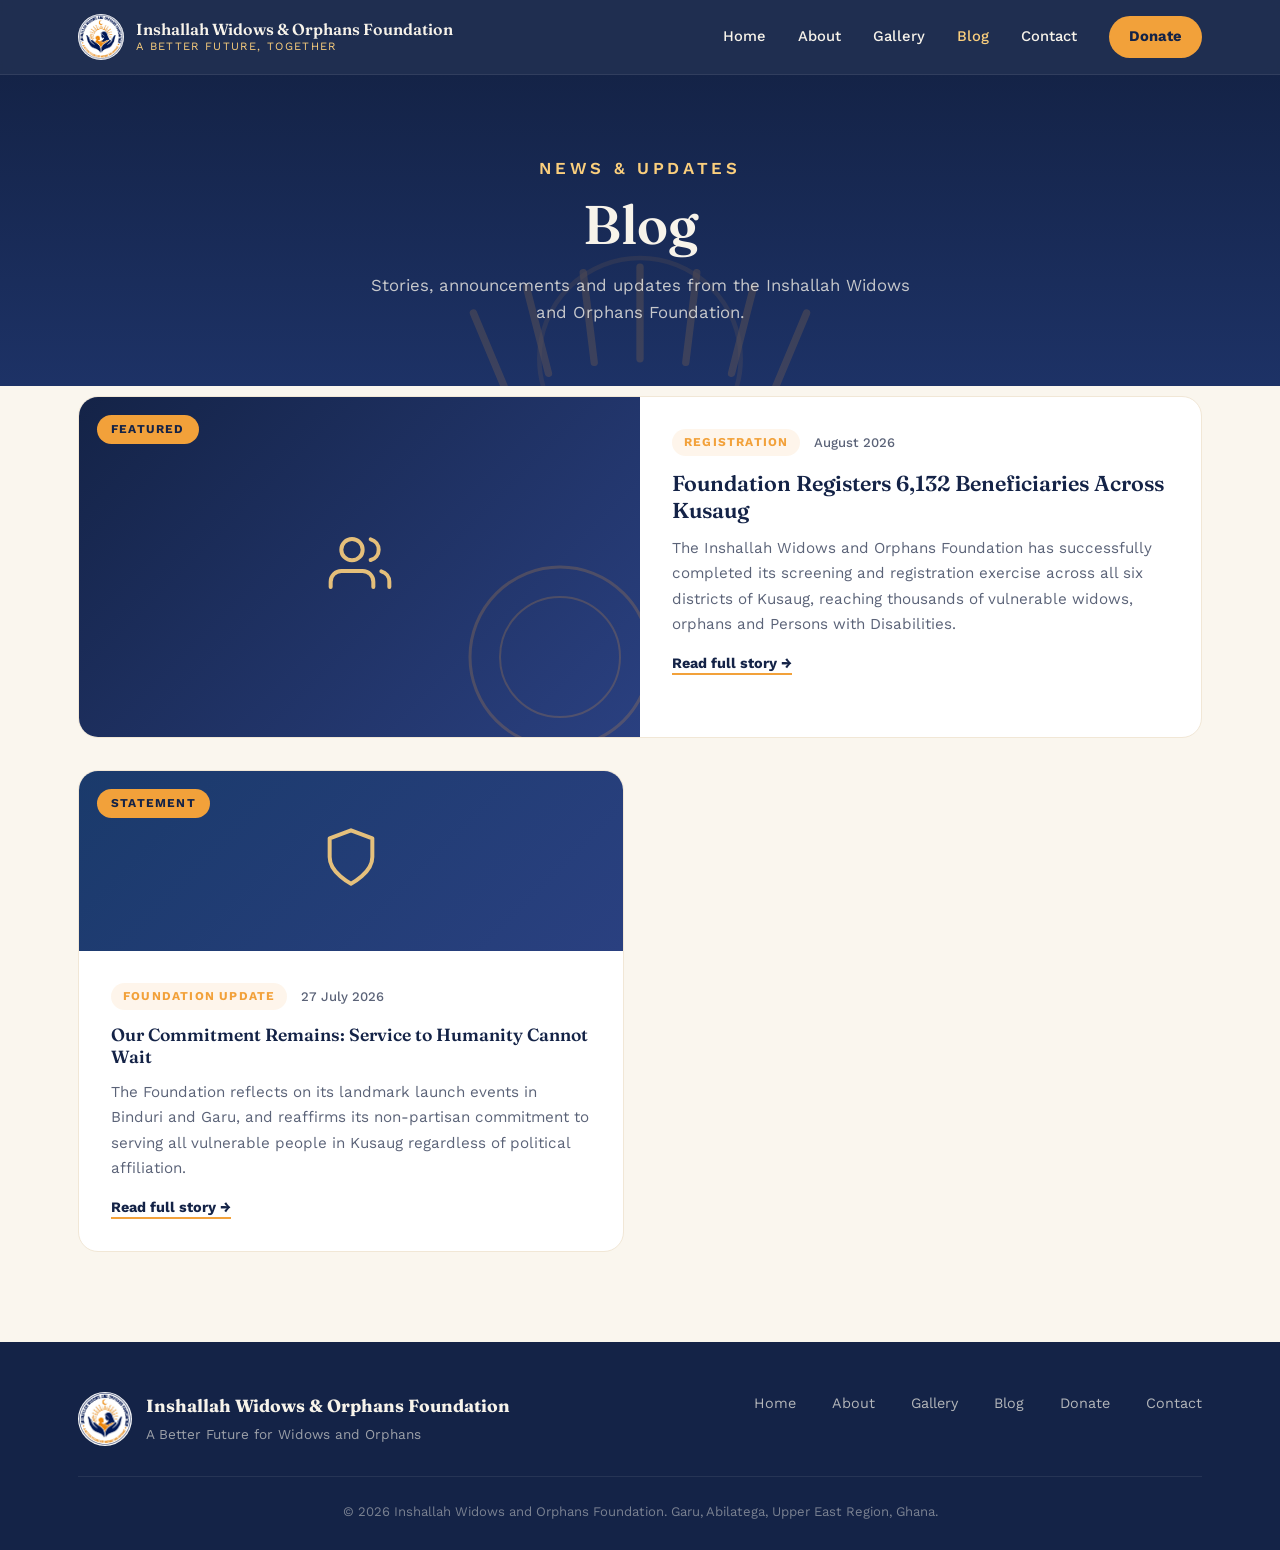
==== blog.html @ a7f1225f "New Pages added. Gallery, Blog, Team" ====
<!DOCTYPE html>
<html lang="en">
<head>
<meta charset="UTF-8"/>
<meta name="viewport" content="width=device-width, initial-scale=1.0"/>
<title>Blog – Inshallah Widows and Orphans Foundation</title>
<link rel="preconnect" href="https://fonts.googleapis.com">
<link rel="preconnect" href="https://fonts.gstatic.com" crossorigin>
<link href="https://fonts.googleapis.com/css2?family=Fraunces:opsz,wght@9..144,400;9..144,500;9..144,600;9..144,700&family=Work+Sans:wght@400;500;600;700&display=swap" rel="stylesheet">
<link rel="stylesheet" href="shared.css"/>
<style>
/* BLOG LIST */
.blog-grid{display:grid;grid-template-columns:1fr 1fr;gap:32px;align-items:start;}
.blog-card{background:#fff;border:1px solid var(--sand-2);border-radius:20px;overflow:hidden;transition:transform .25s ease,box-shadow .25s ease;cursor:pointer;}
.blog-card:hover{transform:translateY(-6px);box-shadow:0 18px 44px rgba(20,35,71,0.09);}
.blog-card.featured{grid-column:1/-1;display:grid;grid-template-columns:1fr 1fr;gap:0;}
.blog-banner{background:linear-gradient(135deg,var(--navy),var(--navy-soft));min-height:240px;display:flex;align-items:center;justify-content:center;padding:40px;position:relative;overflow:hidden;}
.blog-banner svg.dec{position:absolute;opacity:0.2;bottom:-20px;right:-20px;width:200px;height:200px;}
.blog-banner .tag{position:absolute;top:18px;left:18px;background:var(--gold);color:var(--navy);font-size:0.75rem;font-weight:700;letter-spacing:0.1em;text-transform:uppercase;padding:5px 14px;border-radius:999px;}
.blog-banner-icon svg{width:64px;height:64px;opacity:0.9;}
.featured .blog-banner{min-height:340px;}
.blog-body{padding:32px;}
.blog-meta{display:flex;align-items:center;gap:14px;margin-bottom:14px;flex-wrap:wrap;}
.blog-meta .date{font-size:0.82rem;color:var(--ink-soft);font-weight:500;}
.blog-meta .cat{font-size:0.75rem;font-weight:700;letter-spacing:0.1em;text-transform:uppercase;color:var(--gold);background:rgba(242,161,58,0.1);padding:4px 12px;border-radius:999px;}
.blog-body h2{font-size:1.35rem;margin-bottom:12px;line-height:1.25;}
.blog-body h3{font-size:1.1rem;margin-bottom:12px;line-height:1.25;}
.blog-body p{color:var(--ink-soft);font-size:0.95rem;line-height:1.65;margin-bottom:12px;}
.blog-body .read-more{display:inline-flex;align-items:center;gap:6px;font-weight:700;color:var(--navy);font-size:0.9rem;border-bottom:2px solid var(--gold);padding-bottom:2px;margin-top:6px;background:none;border-top:none;border-left:none;border-right:none;cursor:pointer;font-family:inherit;}

/* ARTICLE VIEW */
.article-overlay{display:none;position:fixed;inset:0;z-index:200;background:rgba(20,35,71,0.55);backdrop-filter:blur(4px);overflow-y:auto;padding:40px 20px;}
.article-overlay.open{display:flex;align-items:flex-start;justify-content:center;}
.article-box{background:var(--sand);border-radius:24px;max-width:780px;width:100%;overflow:hidden;position:relative;box-shadow:0 30px 80px rgba(20,35,71,0.22);}
.article-header{background:linear-gradient(160deg,var(--navy),var(--navy-soft));padding:50px 48px 40px;color:var(--cream-text);position:relative;overflow:hidden;}
.article-header::after{content:"";position:absolute;bottom:-60px;right:-60px;width:220px;height:220px;border-radius:50%;background:radial-gradient(circle,rgba(242,161,58,0.3),transparent 70%);}
.article-header .cat{font-size:0.75rem;font-weight:700;letter-spacing:0.14em;text-transform:uppercase;color:var(--gold-light);margin-bottom:14px;}
.article-header h1{font-size:clamp(1.6rem,3.5vw,2.2rem);color:var(--cream-text);margin-bottom:14px;position:relative;z-index:1;}
.article-header .meta{font-size:0.85rem;color:rgba(247,243,234,0.65);}
.article-close{position:absolute;top:18px;right:18px;width:38px;height:38px;border-radius:50%;background:rgba(255,255,255,0.12);border:none;color:var(--cream-text);font-size:1.2rem;cursor:pointer;display:flex;align-items:center;justify-content:center;transition:background .2s ease;z-index:2;}
.article-close:hover{background:rgba(255,255,255,0.22);}
.article-content{padding:44px 48px;}
.article-content p{color:var(--ink-soft);line-height:1.75;margin-bottom:18px;font-size:1.02rem;}
.article-content h3{font-size:1.2rem;color:var(--navy);margin:28px 0 12px;}
.article-content .district-table{width:100%;border-collapse:collapse;margin:24px 0;border-radius:12px;overflow:hidden;font-size:0.93rem;}
.article-content .district-table th{background:var(--navy);color:var(--cream-text);padding:12px 16px;text-align:left;font-weight:600;}
.article-content .district-table td{padding:11px 16px;border-bottom:1px solid var(--sand-2);color:var(--ink);}
.article-content .district-table tr:nth-child(even) td{background:#fff;}
.article-content .district-table tr:last-child td{background:rgba(242,161,58,0.1);font-weight:700;color:var(--navy);}
.article-content .pull-quote{border-left:4px solid var(--gold);padding:16px 22px;margin:24px 0;background:#fff;border-radius:0 12px 12px 0;font-family:'Fraunces',serif;font-size:1.1rem;color:var(--navy);font-style:italic;}

@media(max-width:760px){
  .blog-grid{grid-template-columns:1fr;}
  .blog-card.featured{grid-template-columns:1fr;}
  .featured .blog-banner{min-height:200px;}
  .article-content{padding:28px 22px;}
  .article-header{padding:36px 22px 30px;}
}
</style>
</head>
<body>

<header>
  <div class="nav">
    <a href="index.html" class="brand">
      <img src="logo.jpeg" alt="Inshallah Widows and Orphans Foundation logo"/>
      <div class="brand-text">
        <strong>Inshallah Widows &amp; Orphans Foundation</strong>
        <span>A better future, together</span>
      </div>
    </a>
    <button class="menu-toggle" aria-label="Toggle navigation" aria-expanded="false" id="menuToggle">&#9776;</button>
    <nav class="links" id="navLinks">
      <a href="index.html">Home</a>
      <a href="about.html">About</a>
      <a href="gallery.html">Gallery</a>
      <a href="blog.html" class="active">Blog</a>
      <a href="index.html#contact">Contact</a>
      <a href="index.html#donate" class="cta">Donate</a>
    </nav>
  </div>
</header>

<div class="page-hero">
  <svg class="bg" viewBox="0 0 1200 340" xmlns="http://www.w3.org/2000/svg" aria-hidden="true">
    <g stroke="#f2a13a" stroke-width="8" stroke-linecap="round" opacity="0.6">
      <line x1="600" y1="310" x2="600" y2="210"/><line x1="550" y1="314" x2="538" y2="216"/>
      <line x1="500" y1="326" x2="476" y2="232"/><line x1="454" y1="346" x2="418" y2="260"/>
      <line x1="650" y1="314" x2="662" y2="216"/><line x1="700" y1="326" x2="724" y2="232"/>
      <line x1="746" y1="346" x2="782" y2="260"/>
    </g>
    <circle cx="600" cy="310" r="110" fill="none" stroke="#f2a13a" stroke-width="5" opacity="0.35"/>
  </svg>
  <div class="wrap" style="position:relative;z-index:2;">
    <p class="eyebrow" style="color:var(--gold-light);">News &amp; Updates</p>
    <h1>Blog</h1>
    <p>Stories, announcements and updates from the Inshallah Widows and Orphans Foundation.</p>
  </div>
</div>

<section>
  <div class="wrap">
    <div class="blog-grid">

      <!-- POST 1 — FEATURED -->
      <article class="blog-card featured reveal" onclick="openArticle('post1')">
        <div class="blog-banner">
          <div class="tag">Featured</div>
          <div class="blog-banner-icon">
            <svg viewBox="0 0 24 24" fill="none" stroke="#fbcf7d" stroke-width="1.5" stroke-linecap="round" stroke-linejoin="round">
              <path d="M17 21v-2a4 4 0 00-4-4H5a4 4 0 00-4 4v2"/><circle cx="9" cy="7" r="4"/>
              <path d="M23 21v-2a4 4 0 00-3-3.87"/><path d="M16 3.13a4 4 0 010 7.75"/>
            </svg>
          </div>
          <svg class="dec" viewBox="0 0 200 200"><circle cx="100" cy="100" r="90" fill="none" stroke="#f2a13a" stroke-width="3"/><circle cx="100" cy="100" r="60" fill="none" stroke="#f2a13a" stroke-width="2"/></svg>
        </div>
        <div class="blog-body">
          <div class="blog-meta">
            <span class="cat">Registration</span>
            <span class="date">August 2026</span>
          </div>
          <h2>Foundation Registers 6,132 Beneficiaries Across Kusaug</h2>
          <p>The Inshallah Widows and Orphans Foundation has successfully completed its screening and registration exercise across all six districts of Kusaug, reaching thousands of vulnerable widows, orphans and Persons with Disabilities.</p>
          <button class="read-more" onclick="event.stopPropagation();openArticle('post1')">Read full story →</button>
        </div>
      </article>

      <!-- POST 2 -->
      <article class="blog-card reveal" onclick="openArticle('post2')">
        <div class="blog-banner" style="background:linear-gradient(135deg,#1a3a6b,#2a4080);min-height:180px;">
          <div class="tag">Statement</div>
          <div class="blog-banner-icon">
            <svg viewBox="0 0 24 24" fill="none" stroke="#fbcf7d" stroke-width="1.5" stroke-linecap="round" stroke-linejoin="round">
              <path d="M12 22s8-4 8-10V5l-8-3-8 3v7c0 6 8 10 8 10z"/>
            </svg>
          </div>
        </div>
        <div class="blog-body">
          <div class="blog-meta">
            <span class="cat">Foundation Update</span>
            <span class="date">27 July 2026</span>
          </div>
          <h3>Our Commitment Remains: Service to Humanity Cannot Wait</h3>
          <p>The Foundation reflects on its landmark launch events in Binduri and Garu, and reaffirms its non-partisan commitment to serving all vulnerable people in Kusaug regardless of political affiliation.</p>
          <button class="read-more" onclick="event.stopPropagation();openArticle('post2')">Read full story →</button>
        </div>
      </article>

    </div>
  </div>
</section>

<!-- ===== ARTICLE OVERLAY: POST 1 ===== -->
<div class="article-overlay" id="post1" role="dialog" aria-modal="true" aria-label="Foundation Registers 6,132 Beneficiaries">
  <div class="article-box">
    <div class="article-header">
      <button class="article-close" onclick="closeArticle('post1')" aria-label="Close article">&times;</button>
      <div class="cat">Registration &bull; August 2026</div>
      <h1>Foundation Registers 6,132 Beneficiaries Across Kusaug</h1>
      <div class="meta">Inshallah Widows and Orphans Foundation &mdash; Official Update</div>
    </div>
    <div class="article-content">
      <p>The Inshallah Widows and Orphans Foundation has successfully completed its screening and registration exercise across the six districts of Kusaug, reaching thousands of vulnerable individuals, including widows, orphans, and Persons with Disabilities (PWDs).</p>
      <p>The exercise was aimed at identifying deserving beneficiaries, creating a reliable database, and ensuring that future support programmes are targeted at those who need assistance most. Through the commitment of foundation officials, volunteers, community leaders and other stakeholders, a total of <strong>6,132 beneficiaries</strong> have been registered across the six districts.</p>

      <div class="pull-quote">"Every widow, orphan and Person with Disability deserves dignity, inclusion and an opportunity to improve their quality of life."</div>

      <h3>District-by-District Registration Results</h3>
      <table class="district-table">
        <thead>
          <tr><th>District</th><th>Widows</th><th>Orphans</th><th>PWDs</th><th>Total</th></tr>
        </thead>
        <tbody>
          <tr><td>Bawku West</td><td>475</td><td>231</td><td>150</td><td><strong>856</strong></td></tr>
          <tr><td>Binduri</td><td>305</td><td>540</td><td>340</td><td><strong>1,185</strong></td></tr>
          <tr><td>Garu</td><td>432</td><td>260</td><td>234</td><td><strong>926</strong></td></tr>
          <tr><td>Pusiga</td><td>423</td><td>345</td><td>125</td><td><strong>893</strong></td></tr>
          <tr><td>Tempane</td><td>535</td><td>145</td><td>132</td><td><strong>812</strong></td></tr>
          <tr><td>Bawku</td><td>560</td><td>450</td><td>450</td><td><strong>1,460</strong></td></tr>
          <tr><td><strong>Grand Total</strong></td><td><strong>2,730</strong></td><td><strong>1,971</strong></td><td><strong>1,431</strong></td><td><strong>6,132</strong></td></tr>
        </tbody>
      </table>

      <p>The registration exercise represents an important step in the Foundation's commitment to improving the lives of vulnerable people within the Kusaug area. The data collected will help the Foundation plan and implement future programmes in areas such as economic empowerment, skills training, education, social welfare, and other forms of support.</p>
      <p>The Foundation believes that every widow, orphan and Person with Disability deserves dignity, inclusion and an opportunity to improve their quality of life.</p>
      <div class="pull-quote">Inshallah, this is only the beginning. Together, we can build a stronger and more compassionate Kusaug where no vulnerable person is left behind.</div>
    </div>
  </div>
</div>

<!-- ===== ARTICLE OVERLAY: POST 2 ===== -->
<div class="article-overlay" id="post2" role="dialog" aria-modal="true" aria-label="Our Commitment Remains">
  <div class="article-box">
    <div class="article-header">
      <button class="article-close" onclick="closeArticle('post2')" aria-label="Close article">&times;</button>
      <div class="cat">Foundation Statement &bull; 27 July 2026</div>
      <h1>Our Commitment Remains: Service to Humanity Cannot Wait</h1>
      <div class="meta">Inshallah Widows and Orphans Foundation &mdash; Official Statement</div>
    </div>
    <div class="article-content">
      <p>The Inshallah Widows and Orphans Foundation was established with one clear mission: to improve the lives of widows and orphans through compassion, empowerment, and practical support. Since its inception, the Foundation has demonstrated a commitment to serving vulnerable members of society, regardless of political affiliation.</p>
      <p>On 16 July 2026 in Binduri and 26 July 2026 in Garu, the Foundation successfully held its launch events. We invited our District Chief Executives (DCEs), Members of Parliament (MPs), and other public officials because we wanted them to witness this important initiative and share in the vision of transforming lives.</p>
      <p>Unfortunately, many of our invited leaders were unable to attend. While we respect that public officials have demanding schedules, their presence at such events would have sent a powerful message that the welfare of widows and orphans is a priority for all of us.</p>

      <div class="pull-quote">"Our invitation was never about politics or campaigning. We simply wanted our leaders to witness what ordinary citizens are doing to support vulnerable people."</div>

      <p>Community development is a shared responsibility, and when government, civil society, traditional authorities, and volunteers work together, everyone benefits.</p>
      <p>Despite the challenges, our CEO, Awudu Fuseini (Top Senior), the management team, and our volunteers remain committed to this mission. We will continue to reach out to those in need because service to humanity cannot wait.</p>
      <p>We also hope that, going forward, our political leaders and government appointees will continue to support community-based initiatives like this, regardless of who organizes them.</p>

      <div class="pull-quote">Widows and orphans should never become an afterthought or a political issue. They deserve our compassion, our time, and our collective support.</div>

      <p>The future of Kusaug is in our hands. If we unite behind initiatives that improve lives, we can build a stronger, more caring society where every widow feels supported and every orphan has hope for a brighter tomorrow.</p>
    </div>
  </div>
</div>

<footer>
  <div class="wrap">
    <div class="footer-top">
      <div class="footer-brand">
        <img src="logo.jpeg" alt="Logo"/>
        <div><strong>Inshallah Widows &amp; Orphans Foundation</strong><span>A Better Future for Widows and Orphans</span></div>
      </div>
      <div class="footer-links">
        <a href="index.html">Home</a><a href="about.html">About</a><a href="gallery.html">Gallery</a>
        <a href="blog.html">Blog</a><a href="index.html#donate">Donate</a><a href="index.html#contact">Contact</a>
      </div>
    </div>
    <div class="footer-bottom">&copy; <span id="year"></span> Inshallah Widows and Orphans Foundation. Garu, Abilatega, Upper East Region, Ghana.</div>
  </div>
</footer>

<script>
document.getElementById('year').textContent=new Date().getFullYear();
const toggle=document.getElementById('menuToggle'),navLinks=document.getElementById('navLinks');
toggle.addEventListener('click',()=>{const o=navLinks.classList.toggle('open');toggle.setAttribute('aria-expanded',o);});
navLinks.querySelectorAll('a').forEach(a=>a.addEventListener('click',()=>{navLinks.classList.remove('open');toggle.setAttribute('aria-expanded','false');}));
const obs=new IntersectionObserver((e)=>{e.forEach(en=>{if(en.isIntersecting){en.target.classList.add('in');obs.unobserve(en.target);}});},{threshold:0.1});
document.querySelectorAll('.reveal').forEach(el=>obs.observe(el));

function openArticle(id){
  document.getElementById(id).classList.add('open');
  document.body.style.overflow='hidden';
}
function closeArticle(id){
  document.getElementById(id).classList.remove('open');
  document.body.style.overflow='';
}
document.querySelectorAll('.article-overlay').forEach(ov=>{
  ov.addEventListener('click',e=>{if(e.target===ov)closeArticle(ov.id);});
});
document.addEventListener('keydown',e=>{if(e.key==='Escape')document.querySelectorAll('.article-overlay.open').forEach(ov=>closeArticle(ov.id));});
</script>
</body>
</html>
---- shared.css ----
:root{
  --navy:#142347;--navy-2:#1d3266;--navy-soft:#2a4080;
  --gold:#f2a13a;--gold-light:#fbcf7d;
  --sand:#faf6ee;--sand-2:#f1e7d6;
  --ink:#1c2540;--ink-soft:#5b6378;--cream-text:#f7f3ea;
  --max:1180px;
}
*{margin:0;padding:0;box-sizing:border-box;}
html{scroll-behavior:smooth;}
body{font-family:'Work Sans',sans-serif;color:var(--ink);background:var(--sand);line-height:1.6;-webkit-font-smoothing:antialiased;}
h1,h2,h3,h4{font-family:'Fraunces',serif;font-weight:600;line-height:1.15;color:var(--navy);}
img{max-width:100%;display:block;}
a{color:inherit;text-decoration:none;}
.wrap{max-width:var(--max);margin:0 auto;padding:0 28px;}
.eyebrow{font-family:'Work Sans',sans-serif;font-size:0.78rem;letter-spacing:0.22em;text-transform:uppercase;font-weight:600;color:var(--gold);}
/* HEADER */
header{position:sticky;top:0;z-index:50;background:rgba(20,35,71,0.95);backdrop-filter:blur(8px);border-bottom:1px solid rgba(255,255,255,0.08);}
.nav{display:flex;align-items:center;justify-content:space-between;padding:14px 28px;max-width:var(--max);margin:0 auto;}
.brand{display:flex;align-items:center;gap:12px;}
.brand img{width:46px;height:46px;border-radius:50%;}
.brand-text{color:var(--cream-text);font-family:'Fraunces',serif;line-height:1.15;}
.brand-text strong{display:block;font-size:1rem;font-weight:600;}
.brand-text span{display:block;font-size:0.7rem;letter-spacing:0.12em;text-transform:uppercase;color:var(--gold-light);font-family:'Work Sans',sans-serif;margin-top:2px;}
nav.links{display:flex;align-items:center;gap:32px;}
nav.links a{color:var(--cream-text);font-size:0.92rem;font-weight:500;padding:4px 0;transition:color .2s ease;}
nav.links a:hover,nav.links a.active{color:var(--gold-light);}
nav.links a.cta{background:var(--gold);color:var(--navy);padding:9px 20px;border-radius:999px;font-weight:700;transition:background .2s ease,transform .2s ease;}
nav.links a.cta:hover{background:var(--gold-light);transform:translateY(-1px);}
.menu-toggle{display:none;background:none;border:none;color:var(--cream-text);font-size:1.6rem;cursor:pointer;}
/* PAGE HERO (inner pages) */
.page-hero{background:linear-gradient(180deg,var(--navy) 0%,var(--navy-2) 100%);padding:80px 0 60px;text-align:center;position:relative;overflow:hidden;}
.page-hero h1{color:var(--cream-text);font-size:clamp(2rem,5vw,3.4rem);margin:12px 0 16px;}
.page-hero p{color:rgba(247,243,234,0.78);font-size:1.05rem;max-width:56ch;margin:0 auto;}
.page-hero svg.bg{position:absolute;inset:0;width:100%;height:100%;opacity:0.25;pointer-events:none;}
/* SECTION */
section{padding:10px 0 90px;}
.section-head{text-align:center;max-width:680px;margin:0 auto 50px;}
.section-head h2{font-size:clamp(1.9rem,4vw,2.6rem);margin-top:10px;}
.section-head p{color:var(--ink-soft);margin-top:14px;font-size:1.02rem;}
/* DAWN DIVIDER */
.dawn-divider{display:flex;justify-content:center;padding:40px 0;background:var(--sand);}
/* REVEAL */
.reveal{opacity:0;transform:translateY(24px);transition:opacity .7s ease,transform .7s ease;}
.reveal.in{opacity:1;transform:translateY(0);}
/* BUTTONS */
.btn{display:inline-flex;align-items:center;gap:8px;padding:13px 28px;border-radius:999px;font-weight:700;font-size:0.95rem;transition:transform .2s ease,box-shadow .2s ease,background .2s ease;border:1px solid transparent;}
.btn-primary{background:var(--gold);color:var(--navy);}
.btn-primary:hover{background:var(--gold-light);transform:translateY(-2px);box-shadow:0 10px 24px rgba(242,161,58,0.25);}
.btn-ghost{border-color:var(--navy);color:var(--navy);}
.btn-ghost:hover{background:var(--navy);color:var(--cream-text);}
/* FOOTER */
footer{background:var(--navy);color:rgba(247,243,234,0.7);padding:50px 0 28px;}
.footer-top{display:flex;justify-content:space-between;align-items:flex-start;flex-wrap:wrap;gap:30px;padding-bottom:30px;border-bottom:1px solid rgba(255,255,255,0.08);margin-bottom:24px;}
.footer-brand{display:flex;align-items:center;gap:14px;}
.footer-brand img{width:54px;height:54px;border-radius:50%;}
.footer-brand strong{font-family:'Fraunces',serif;color:var(--cream-text);font-size:1.1rem;display:block;}
.footer-brand span{font-size:0.85rem;color:rgba(247,243,234,0.6);}
.footer-links{display:flex;gap:36px;flex-wrap:wrap;}
.footer-links a{font-size:0.9rem;transition:color .2s ease;}
.footer-links a:hover{color:var(--gold-light);}
.footer-bottom{text-align:center;font-size:0.82rem;color:rgba(247,243,234,0.45);}
a:focus-visible,button:focus-visible{outline:2px solid var(--gold);outline-offset:3px;}
/* RESPONSIVE */
@media(max-width:720px){
  nav.links{position:absolute;top:100%;left:0;right:0;background:var(--navy);flex-direction:column;align-items:flex-start;padding:20px 28px 28px;gap:18px;display:none;border-bottom:1px solid rgba(255,255,255,0.08);}
  nav.links.open{display:flex;}
  nav.links a.cta{width:100%;text-align:center;}
  .menu-toggle{display:block;}
}
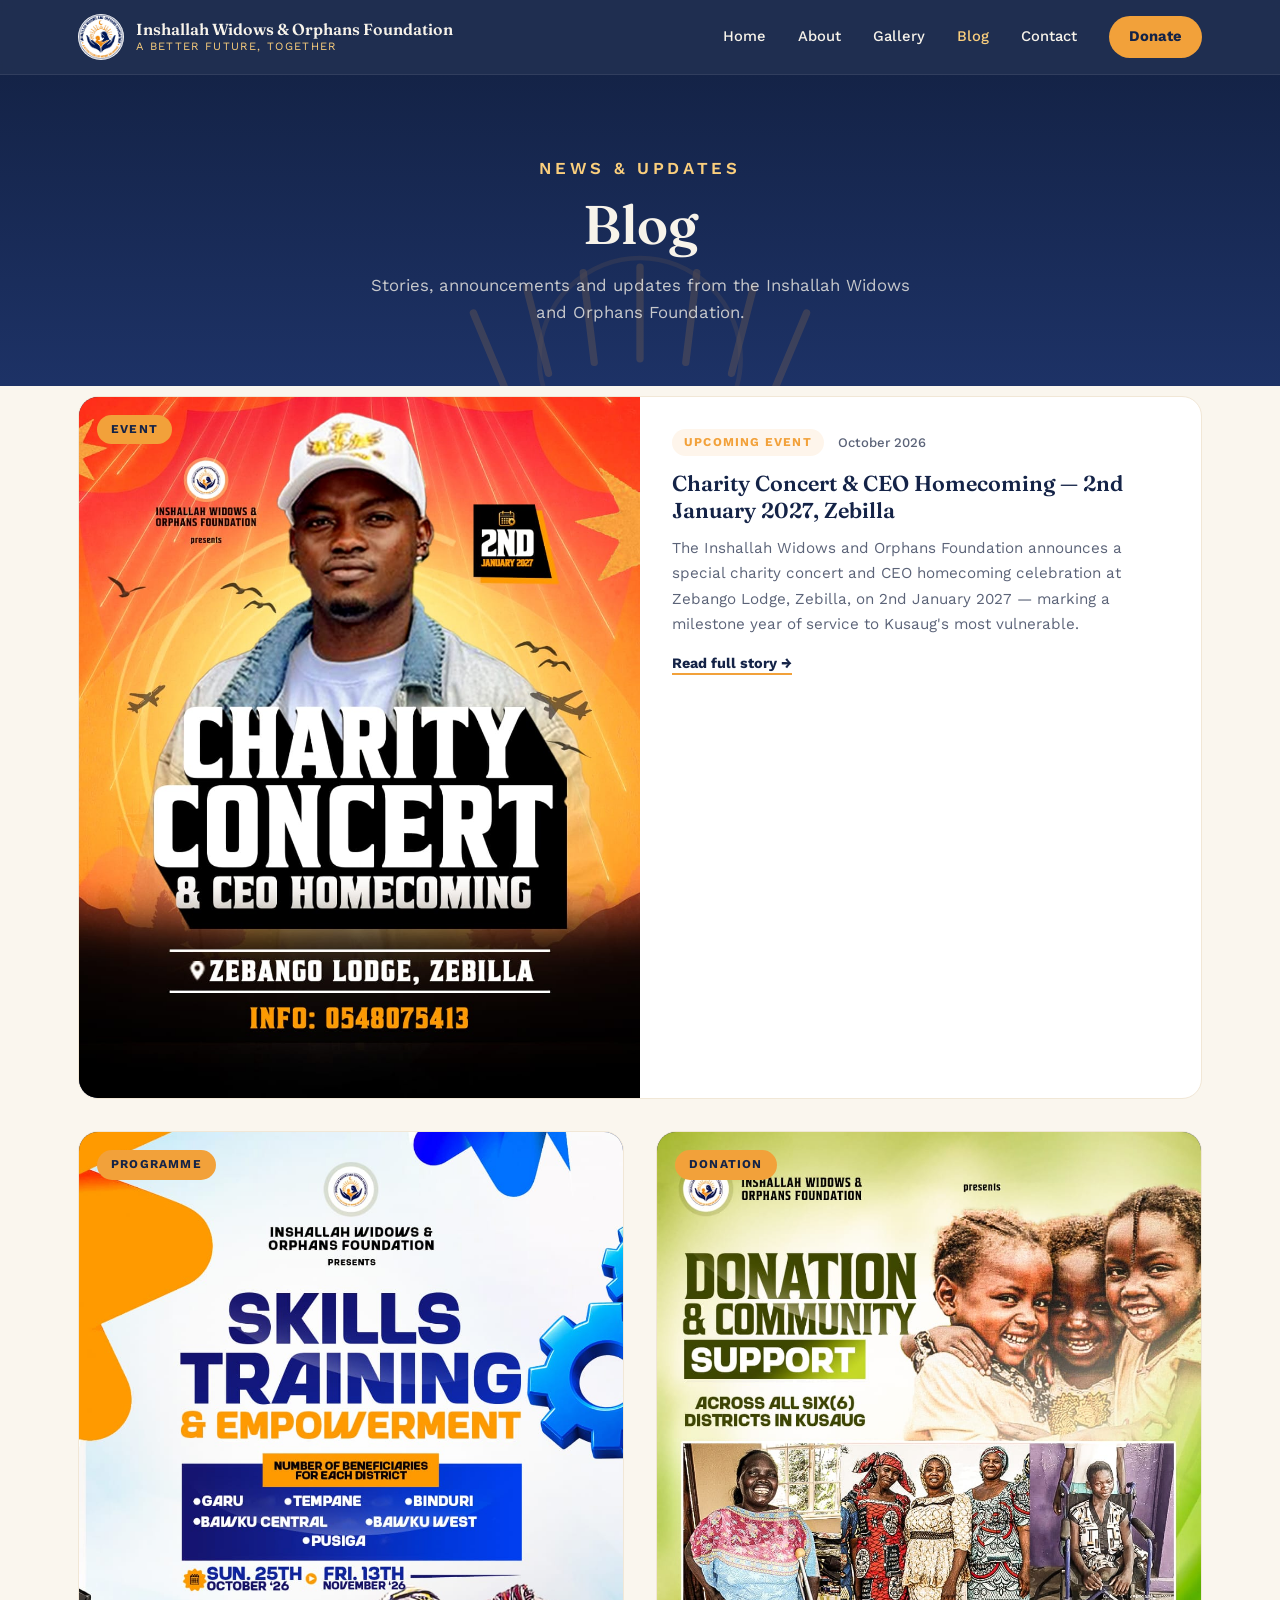
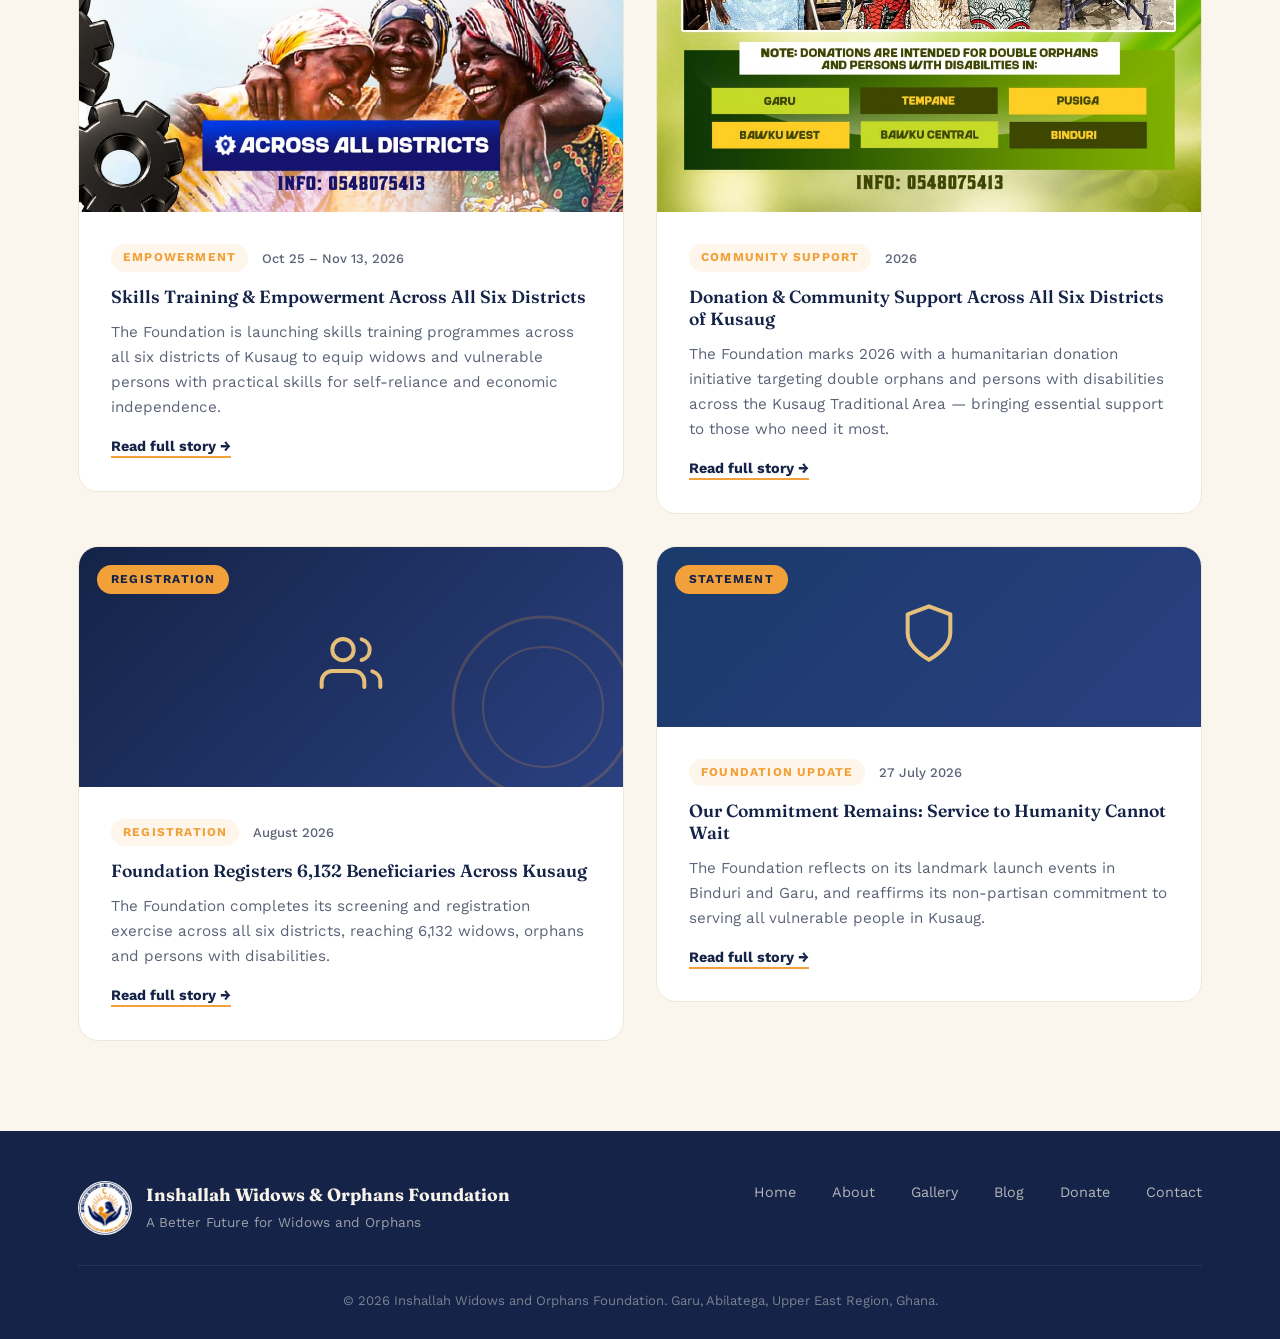
==== commit f9ae6db1: "Enhance blog layout and add new event posts Updated blog.html to enhance event and article details, " ====
--- a/blog.html
+++ b/blog.html
@@ -15,10 +15,14 @@
 .blog-card:hover{transform:translateY(-6px);box-shadow:0 18px 44px rgba(20,35,71,0.09);}
 .blog-card.featured{grid-column:1/-1;display:grid;grid-template-columns:1fr 1fr;gap:0;}
 .blog-banner{background:linear-gradient(135deg,var(--navy),var(--navy-soft));min-height:240px;display:flex;align-items:center;justify-content:center;padding:40px;position:relative;overflow:hidden;}
+.blog-banner.has-img{padding:0;}
+.blog-banner.has-img img{width:100%;height:100%;object-fit:cover;object-position:center top;min-height:240px;transition:transform .4s ease;}
+.blog-card:hover .blog-banner.has-img img{transform:scale(1.04);}
 .blog-banner svg.dec{position:absolute;opacity:0.2;bottom:-20px;right:-20px;width:200px;height:200px;}
-.blog-banner .tag{position:absolute;top:18px;left:18px;background:var(--gold);color:var(--navy);font-size:0.75rem;font-weight:700;letter-spacing:0.1em;text-transform:uppercase;padding:5px 14px;border-radius:999px;}
+.blog-banner .tag{position:absolute;top:18px;left:18px;background:var(--gold);color:var(--navy);font-size:0.75rem;font-weight:700;letter-spacing:0.1em;text-transform:uppercase;padding:5px 14px;border-radius:999px;z-index:2;}
 .blog-banner-icon svg{width:64px;height:64px;opacity:0.9;}
 .featured .blog-banner{min-height:340px;}
+.featured .blog-banner.has-img img{min-height:340px;}
 .blog-body{padding:32px;}
 .blog-meta{display:flex;align-items:center;gap:14px;margin-bottom:14px;flex-wrap:wrap;}
 .blog-meta .date{font-size:0.82rem;color:var(--ink-soft);font-weight:500;}
@@ -33,12 +37,16 @@
 .article-overlay.open{display:flex;align-items:flex-start;justify-content:center;}
 .article-box{background:var(--sand);border-radius:24px;max-width:780px;width:100%;overflow:hidden;position:relative;box-shadow:0 30px 80px rgba(20,35,71,0.22);}
 .article-header{background:linear-gradient(160deg,var(--navy),var(--navy-soft));padding:50px 48px 40px;color:var(--cream-text);position:relative;overflow:hidden;}
+.article-header.has-flyer{padding:0;min-height:340px;display:flex;flex-direction:column;justify-content:flex-end;}
+.article-header.has-flyer .flyer-img{position:absolute;inset:0;width:100%;height:100%;object-fit:cover;object-position:center top;}
+.article-header.has-flyer .flyer-overlay{position:relative;z-index:1;background:linear-gradient(0deg,rgba(20,35,71,0.92) 0%,rgba(20,35,71,0.3) 100%);padding:36px 48px 32px;}
 .article-header::after{content:"";position:absolute;bottom:-60px;right:-60px;width:220px;height:220px;border-radius:50%;background:radial-gradient(circle,rgba(242,161,58,0.3),transparent 70%);}
+.article-header.has-flyer::after{display:none;}
 .article-header .cat{font-size:0.75rem;font-weight:700;letter-spacing:0.14em;text-transform:uppercase;color:var(--gold-light);margin-bottom:14px;}
-.article-header h1{font-size:clamp(1.6rem,3.5vw,2.2rem);color:var(--cream-text);margin-bottom:14px;position:relative;z-index:1;}
+.article-header h1{font-size:clamp(1.5rem,3.5vw,2.1rem);color:var(--cream-text);margin-bottom:14px;position:relative;z-index:1;}
 .article-header .meta{font-size:0.85rem;color:rgba(247,243,234,0.65);}
-.article-close{position:absolute;top:18px;right:18px;width:38px;height:38px;border-radius:50%;background:rgba(255,255,255,0.12);border:none;color:var(--cream-text);font-size:1.2rem;cursor:pointer;display:flex;align-items:center;justify-content:center;transition:background .2s ease;z-index:2;}
-.article-close:hover{background:rgba(255,255,255,0.22);}
+.article-close{position:absolute;top:18px;right:18px;width:38px;height:38px;border-radius:50%;background:rgba(20,35,71,0.7);border:none;color:var(--cream-text);font-size:1.2rem;cursor:pointer;display:flex;align-items:center;justify-content:center;transition:background .2s ease;z-index:10;}
+.article-close:hover{background:rgba(20,35,71,0.9);}
 .article-content{padding:44px 48px;}
 .article-content p{color:var(--ink-soft);line-height:1.75;margin-bottom:18px;font-size:1.02rem;}
 .article-content h3{font-size:1.2rem;color:var(--navy);margin:28px 0 12px;}
@@ -49,12 +57,25 @@
 .article-content .district-table tr:last-child td{background:rgba(242,161,58,0.1);font-weight:700;color:var(--navy);}
 .article-content .pull-quote{border-left:4px solid var(--gold);padding:16px 22px;margin:24px 0;background:#fff;border-radius:0 12px 12px 0;font-family:'Fraunces',serif;font-size:1.1rem;color:var(--navy);font-style:italic;}
 
+/* district pills */
+.district-pills{display:flex;flex-wrap:wrap;gap:10px;margin:18px 0;}
+.district-pills span{background:var(--navy);color:var(--cream-text);font-size:0.82rem;font-weight:600;padding:6px 16px;border-radius:999px;}
+
+/* event detail strip */
+.event-strip{display:grid;grid-template-columns:repeat(3,1fr);gap:14px;margin:24px 0;}
+.event-strip .ev{background:#fff;border-radius:14px;padding:18px;text-align:center;border:1px solid var(--sand-2);}
+.event-strip .ev .ev-label{font-size:0.72rem;text-transform:uppercase;letter-spacing:0.12em;font-weight:700;color:var(--gold);margin-bottom:6px;}
+.event-strip .ev .ev-val{font-family:'Fraunces',serif;font-size:1.1rem;font-weight:600;color:var(--navy);}
+
 @media(max-width:760px){
   .blog-grid{grid-template-columns:1fr;}
   .blog-card.featured{grid-template-columns:1fr;}
   .featured .blog-banner{min-height:200px;}
+  .featured .blog-banner.has-img img{min-height:200px;}
   .article-content{padding:28px 22px;}
   .article-header{padding:36px 22px 30px;}
+  .article-header.has-flyer .flyer-overlay{padding:24px 22px 20px;}
+  .event-strip{grid-template-columns:1fr 1fr;}
 }
 </style>
 </head>
@@ -102,10 +123,61 @@
   <div class="wrap">
     <div class="blog-grid">
 
-      <!-- POST 1 — FEATURED -->
-      <article class="blog-card featured reveal" onclick="openArticle('post1')">
+      <!-- POST 3 — CHARITY CONCERT (featured, newest first) -->
+      <article class="blog-card featured reveal" onclick="openArticle('post3')">
+        <div class="blog-banner has-img">
+          <div class="tag">Event</div>
+          <img src="images/concert.jpeg" alt="Charity Concert & CEO Homecoming flyer"/>
+        </div>
+        <div class="blog-body">
+          <div class="blog-meta">
+            <span class="cat">Upcoming Event</span>
+            <span class="date">October 2026</span>
+          </div>
+          <h2>Charity Concert &amp; CEO Homecoming — 2nd January 2027, Zebilla</h2>
+          <p>The Inshallah Widows and Orphans Foundation announces a special charity concert and CEO homecoming celebration at Zebango Lodge, Zebilla, on 2nd January 2027 — marking a milestone year of service to Kusaug's most vulnerable.</p>
+          <button class="read-more" onclick="event.stopPropagation();openArticle('post3')">Read full story →</button>
+        </div>
+      </article>
+
+      <!-- POST 4 — SKILLS TRAINING -->
+      <article class="blog-card reveal" onclick="openArticle('post4')">
+        <div class="blog-banner has-img">
+          <div class="tag">Programme</div>
+          <img src="images/skills.jpeg" alt="Skills Training & Empowerment flyer"/>
+        </div>
+        <div class="blog-body">
+          <div class="blog-meta">
+            <span class="cat">Empowerment</span>
+            <span class="date">Oct 25 – Nov 13, 2026</span>
+          </div>
+          <h3>Skills Training &amp; Empowerment Across All Six Districts</h3>
+          <p>The Foundation is launching skills training programmes across all six districts of Kusaug to equip widows and vulnerable persons with practical skills for self-reliance and economic independence.</p>
+          <button class="read-more" onclick="event.stopPropagation();openArticle('post4')">Read full story →</button>
+        </div>
+      </article>
+
+      <!-- POST 5 — DONATION & COMMUNITY SUPPORT -->
+      <article class="blog-card reveal" onclick="openArticle('post5')">
+        <div class="blog-banner has-img">
+          <div class="tag">Donation</div>
+          <img src="images/donation.jpeg" alt="Donation & Community Support flyer"/>
+        </div>
+        <div class="blog-body">
+          <div class="blog-meta">
+            <span class="cat">Community Support</span>
+            <span class="date">2026</span>
+          </div>
+          <h3>Donation &amp; Community Support Across All Six Districts of Kusaug</h3>
+          <p>The Foundation marks 2026 with a humanitarian donation initiative targeting double orphans and persons with disabilities across the Kusaug Traditional Area — bringing essential support to those who need it most.</p>
+          <button class="read-more" onclick="event.stopPropagation();openArticle('post5')">Read full story →</button>
+        </div>
+      </article>
+
+      <!-- POST 1 — REGISTRATION -->
+      <article class="blog-card reveal" onclick="openArticle('post1')">
         <div class="blog-banner">
-          <div class="tag">Featured</div>
+          <div class="tag">Registration</div>
           <div class="blog-banner-icon">
             <svg viewBox="0 0 24 24" fill="none" stroke="#fbcf7d" stroke-width="1.5" stroke-linecap="round" stroke-linejoin="round">
               <path d="M17 21v-2a4 4 0 00-4-4H5a4 4 0 00-4 4v2"/><circle cx="9" cy="7" r="4"/>
@@ -119,13 +191,13 @@
             <span class="cat">Registration</span>
             <span class="date">August 2026</span>
           </div>
-          <h2>Foundation Registers 6,132 Beneficiaries Across Kusaug</h2>
-          <p>The Inshallah Widows and Orphans Foundation has successfully completed its screening and registration exercise across all six districts of Kusaug, reaching thousands of vulnerable widows, orphans and Persons with Disabilities.</p>
+          <h3>Foundation Registers 6,132 Beneficiaries Across Kusaug</h3>
+          <p>The Foundation completes its screening and registration exercise across all six districts, reaching 6,132 widows, orphans and persons with disabilities.</p>
           <button class="read-more" onclick="event.stopPropagation();openArticle('post1')">Read full story →</button>
         </div>
       </article>
 
-      <!-- POST 2 -->
+      <!-- POST 2 — STATEMENT -->
       <article class="blog-card reveal" onclick="openArticle('post2')">
         <div class="blog-banner" style="background:linear-gradient(135deg,#1a3a6b,#2a4080);min-height:180px;">
           <div class="tag">Statement</div>
@@ -141,7 +213,7 @@
             <span class="date">27 July 2026</span>
           </div>
           <h3>Our Commitment Remains: Service to Humanity Cannot Wait</h3>
-          <p>The Foundation reflects on its landmark launch events in Binduri and Garu, and reaffirms its non-partisan commitment to serving all vulnerable people in Kusaug regardless of political affiliation.</p>
+          <p>The Foundation reflects on its landmark launch events in Binduri and Garu, and reaffirms its non-partisan commitment to serving all vulnerable people in Kusaug.</p>
           <button class="read-more" onclick="event.stopPropagation();openArticle('post2')">Read full story →</button>
         </div>
       </article>
@@ -150,7 +222,98 @@
   </div>
 </section>
 
-<!-- ===== ARTICLE OVERLAY: POST 1 ===== -->
+<!-- ===== OVERLAY: POST 3 — CHARITY CONCERT ===== -->
+<div class="article-overlay" id="post3" role="dialog" aria-modal="true" aria-label="Charity Concert & CEO Homecoming">
+  <div class="article-box">
+    <div class="article-header has-flyer">
+      <button class="article-close" onclick="closeArticle('post3')" aria-label="Close article">&times;</button>
+      <img class="flyer-img" src="images/concert.jpeg" alt="Charity Concert & CEO Homecoming flyer"/>
+      <div class="flyer-overlay">
+        <div class="cat">Upcoming Event &bull; October 2026</div>
+        <h1>Charity Concert &amp; CEO Homecoming</h1>
+        <div class="meta">Inshallah Widows and Orphans Foundation &mdash; Event Announcement</div>
+      </div>
+    </div>
+    <div class="article-content">
+      <div class="event-strip">
+        <div class="ev"><div class="ev-label">Date</div><div class="ev-val">2nd January 2027</div></div>
+        <div class="ev"><div class="ev-label">Venue</div><div class="ev-val">Zebango Lodge, Zebilla</div></div>
+        <div class="ev"><div class="ev-label">Info</div><div class="ev-val">0548 075 413</div></div>
+      </div>
+      <p>The Inshallah Widows and Orphans Foundation is proud to announce a special <strong>Charity Concert &amp; CEO Homecoming</strong> celebration, set to take place on <strong>2nd January 2027</strong> at Zebango Lodge, Zebilla.</p>
+      <p>The Chief Executive Officer of the Foundation, Mr. Awudu Fuseini, popularly known as <em>Top Senior</em>, is set to celebrate his homecoming following a remarkable year of commitment to supporting widows, orphans, persons with disabilities, and other vulnerable groups across the Kusaug Traditional Area.</p>
+      <p>The homecoming celebration will provide an opportunity to reflect on the Foundation's journey, recognise its achievements, and appreciate the individuals and partners who have supported its humanitarian mission throughout 2026.</p>
+      <div class="pull-quote">Since its establishment, the Foundation has been committed to restoring hope, improving livelihoods, and promoting the welfare of vulnerable people through donations, community support, and empowerment initiatives.</div>
+      <p>The event will celebrate Mr. Awudu Fuseini Top Senior's vision of building a society where vulnerable individuals are valued, supported, and empowered to live with dignity. It will also serve as a platform to rally community members, traditional leaders, stakeholders and development partners around the Foundation's ongoing mission.</p>
+      <p>As the Foundation celebrates this milestone, it calls on all community members to join hands in advancing its mission of compassion, unity and sustainable support for those in need.</p>
+      <p style="font-weight:600;color:var(--navy);">For more information, call: <a href="tel:0548075413" style="color:var(--gold);">0548 075 413</a></p>
+    </div>
+  </div>
+</div>
+
+<!-- ===== OVERLAY: POST 4 — SKILLS TRAINING ===== -->
+<div class="article-overlay" id="post4" role="dialog" aria-modal="true" aria-label="Skills Training & Empowerment">
+  <div class="article-box">
+    <div class="article-header has-flyer">
+      <button class="article-close" onclick="closeArticle('post4')" aria-label="Close article">&times;</button>
+      <img class="flyer-img" src="images/skills.jpeg" alt="Skills Training & Empowerment flyer"/>
+      <div class="flyer-overlay">
+        <div class="cat">Empowerment Programme &bull; October–November 2026</div>
+        <h1>Skills Training &amp; Empowerment Across All Six Districts</h1>
+        <div class="meta">Inshallah Widows and Orphans Foundation &mdash; Programme Update</div>
+      </div>
+    </div>
+    <div class="article-content">
+      <div class="event-strip">
+        <div class="ev"><div class="ev-label">Start Date</div><div class="ev-val">Sun. 25 Oct 2026</div></div>
+        <div class="ev"><div class="ev-label">End Date</div><div class="ev-val">Fri. 13 Nov 2026</div></div>
+        <div class="ev"><div class="ev-label">Info</div><div class="ev-val">0548 075 413</div></div>
+      </div>
+      <p>The Inshallah Widows and Orphans Foundation is committed to empowering vulnerable individuals and creating sustainable opportunities for a better future. As part of its efforts to improve livelihoods, the Foundation is planning <strong>skills training programmes</strong> to equip widows and other vulnerable persons with practical skills to become self-reliant.</p>
+      <p>The initiative aims to promote economic empowerment, reduce poverty, and help beneficiaries establish small businesses to support themselves and their families.</p>
+      <div class="pull-quote">Through this intervention, the Foundation hopes to build a society where widows, orphans, and other vulnerable groups are valued, supported, and empowered to live with dignity.</div>
+      <h3>Districts Covered</h3>
+      <div class="district-pills">
+        <span>Garu</span><span>Tempane</span><span>Binduri</span>
+        <span>Bawku Central</span><span>Bawku West</span><span>Pusiga</span>
+      </div>
+      <p>The skills training exercise will run from <strong>Sunday 25th October to Friday 13th November 2026</strong>, covering all six districts of the Kusaug Traditional Area to ensure every registered beneficiary has access to the programme.</p>
+      <p style="font-weight:600;color:var(--navy);">For more information, call: <a href="tel:0548075413" style="color:var(--gold);">0548 075 413</a></p>
+    </div>
+  </div>
+</div>
+
+<!-- ===== OVERLAY: POST 5 — DONATION ===== -->
+<div class="article-overlay" id="post5" role="dialog" aria-modal="true" aria-label="Donation & Community Support">
+  <div class="article-box">
+    <div class="article-header has-flyer">
+      <button class="article-close" onclick="closeArticle('post5')" aria-label="Close article">&times;</button>
+      <img class="flyer-img" src="images/donation.jpeg" alt="Donation & Community Support flyer"/>
+      <div class="flyer-overlay">
+        <div class="cat">Community Support &bull; 2026</div>
+        <h1>Donation &amp; Community Support Across Kusaug</h1>
+        <div class="meta">Inshallah Widows and Orphans Foundation &mdash; Humanitarian Initiative</div>
+      </div>
+    </div>
+    <div class="article-content">
+      <p>The Inshallah Widows and Orphans Foundation has marked the year 2026 with a <strong>humanitarian donation initiative</strong> aimed at supporting double orphans and persons with disabilities across the Kusaug Traditional Area.</p>
+      <p>The initiative forms part of the Foundation's commitment to improving the living conditions of vulnerable individuals and promoting a society where everyone is treated with dignity, compassion, and respect.</p>
+      <p>Through this donation, the Foundation seeks to provide essential support to beneficiaries, ease some of their daily challenges, and bring hope to individuals who need assistance the most.</p>
+      <div class="pull-quote">The Foundation believes that double orphans and persons with disabilities deserve equal opportunities, care, and support to live meaningful lives.</div>
+      <p>The initiative also serves as a reminder that caring for vulnerable members of society is a shared responsibility. As the Foundation marks the year 2026 with this intervention, it remains committed to its mission of supporting vulnerable groups through humanitarian assistance, education, economic empowerment, and other sustainable development programmes.</p>
+      <h3>Target Districts</h3>
+      <p>Donations are intended for <strong>double orphans and persons with disabilities</strong> in:</p>
+      <div class="district-pills">
+        <span>Garu</span><span>Tempane</span><span>Pusiga</span>
+        <span>Bawku West</span><span>Bawku Central</span><span>Binduri</span>
+      </div>
+      <p>The Foundation calls on individuals, organisations, philanthropists, and development partners to join hands in supporting its efforts to build a more inclusive and compassionate society.</p>
+      <p style="font-weight:600;color:var(--navy);">For more information, call: <a href="tel:0548075413" style="color:var(--gold);">0548 075 413</a></p>
+    </div>
+  </div>
+</div>
+
+<!-- ===== OVERLAY: POST 1 — REGISTRATION ===== -->
 <div class="article-overlay" id="post1" role="dialog" aria-modal="true" aria-label="Foundation Registers 6,132 Beneficiaries">
   <div class="article-box">
     <div class="article-header">
@@ -162,14 +325,10 @@
     <div class="article-content">
       <p>The Inshallah Widows and Orphans Foundation has successfully completed its screening and registration exercise across the six districts of Kusaug, reaching thousands of vulnerable individuals, including widows, orphans, and Persons with Disabilities (PWDs).</p>
       <p>The exercise was aimed at identifying deserving beneficiaries, creating a reliable database, and ensuring that future support programmes are targeted at those who need assistance most. Through the commitment of foundation officials, volunteers, community leaders and other stakeholders, a total of <strong>6,132 beneficiaries</strong> have been registered across the six districts.</p>
-
       <div class="pull-quote">"Every widow, orphan and Person with Disability deserves dignity, inclusion and an opportunity to improve their quality of life."</div>
-
       <h3>District-by-District Registration Results</h3>
       <table class="district-table">
-        <thead>
-          <tr><th>District</th><th>Widows</th><th>Orphans</th><th>PWDs</th><th>Total</th></tr>
-        </thead>
+        <thead><tr><th>District</th><th>Widows</th><th>Orphans</th><th>PWDs</th><th>Total</th></tr></thead>
         <tbody>
           <tr><td>Bawku West</td><td>475</td><td>231</td><td>150</td><td><strong>856</strong></td></tr>
           <tr><td>Binduri</td><td>305</td><td>540</td><td>340</td><td><strong>1,185</strong></td></tr>
@@ -180,15 +339,13 @@
           <tr><td><strong>Grand Total</strong></td><td><strong>2,730</strong></td><td><strong>1,971</strong></td><td><strong>1,431</strong></td><td><strong>6,132</strong></td></tr>
         </tbody>
       </table>
-
       <p>The registration exercise represents an important step in the Foundation's commitment to improving the lives of vulnerable people within the Kusaug area. The data collected will help the Foundation plan and implement future programmes in areas such as economic empowerment, skills training, education, social welfare, and other forms of support.</p>
-      <p>The Foundation believes that every widow, orphan and Person with Disability deserves dignity, inclusion and an opportunity to improve their quality of life.</p>
       <div class="pull-quote">Inshallah, this is only the beginning. Together, we can build a stronger and more compassionate Kusaug where no vulnerable person is left behind.</div>
     </div>
   </div>
 </div>
 
-<!-- ===== ARTICLE OVERLAY: POST 2 ===== -->
+<!-- ===== OVERLAY: POST 2 — STATEMENT ===== -->
 <div class="article-overlay" id="post2" role="dialog" aria-modal="true" aria-label="Our Commitment Remains">
   <div class="article-box">
     <div class="article-header">
@@ -201,15 +358,10 @@
       <p>The Inshallah Widows and Orphans Foundation was established with one clear mission: to improve the lives of widows and orphans through compassion, empowerment, and practical support. Since its inception, the Foundation has demonstrated a commitment to serving vulnerable members of society, regardless of political affiliation.</p>
       <p>On 16 July 2026 in Binduri and 26 July 2026 in Garu, the Foundation successfully held its launch events. We invited our District Chief Executives (DCEs), Members of Parliament (MPs), and other public officials because we wanted them to witness this important initiative and share in the vision of transforming lives.</p>
       <p>Unfortunately, many of our invited leaders were unable to attend. While we respect that public officials have demanding schedules, their presence at such events would have sent a powerful message that the welfare of widows and orphans is a priority for all of us.</p>
-
       <div class="pull-quote">"Our invitation was never about politics or campaigning. We simply wanted our leaders to witness what ordinary citizens are doing to support vulnerable people."</div>
-
       <p>Community development is a shared responsibility, and when government, civil society, traditional authorities, and volunteers work together, everyone benefits.</p>
       <p>Despite the challenges, our CEO, Awudu Fuseini (Top Senior), the management team, and our volunteers remain committed to this mission. We will continue to reach out to those in need because service to humanity cannot wait.</p>
-      <p>We also hope that, going forward, our political leaders and government appointees will continue to support community-based initiatives like this, regardless of who organizes them.</p>
-
       <div class="pull-quote">Widows and orphans should never become an afterthought or a political issue. They deserve our compassion, our time, and our collective support.</div>
-
       <p>The future of Kusaug is in our hands. If we unite behind initiatives that improve lives, we can build a stronger, more caring society where every widow feels supported and every orphan has hope for a brighter tomorrow.</p>
     </div>
   </div>
